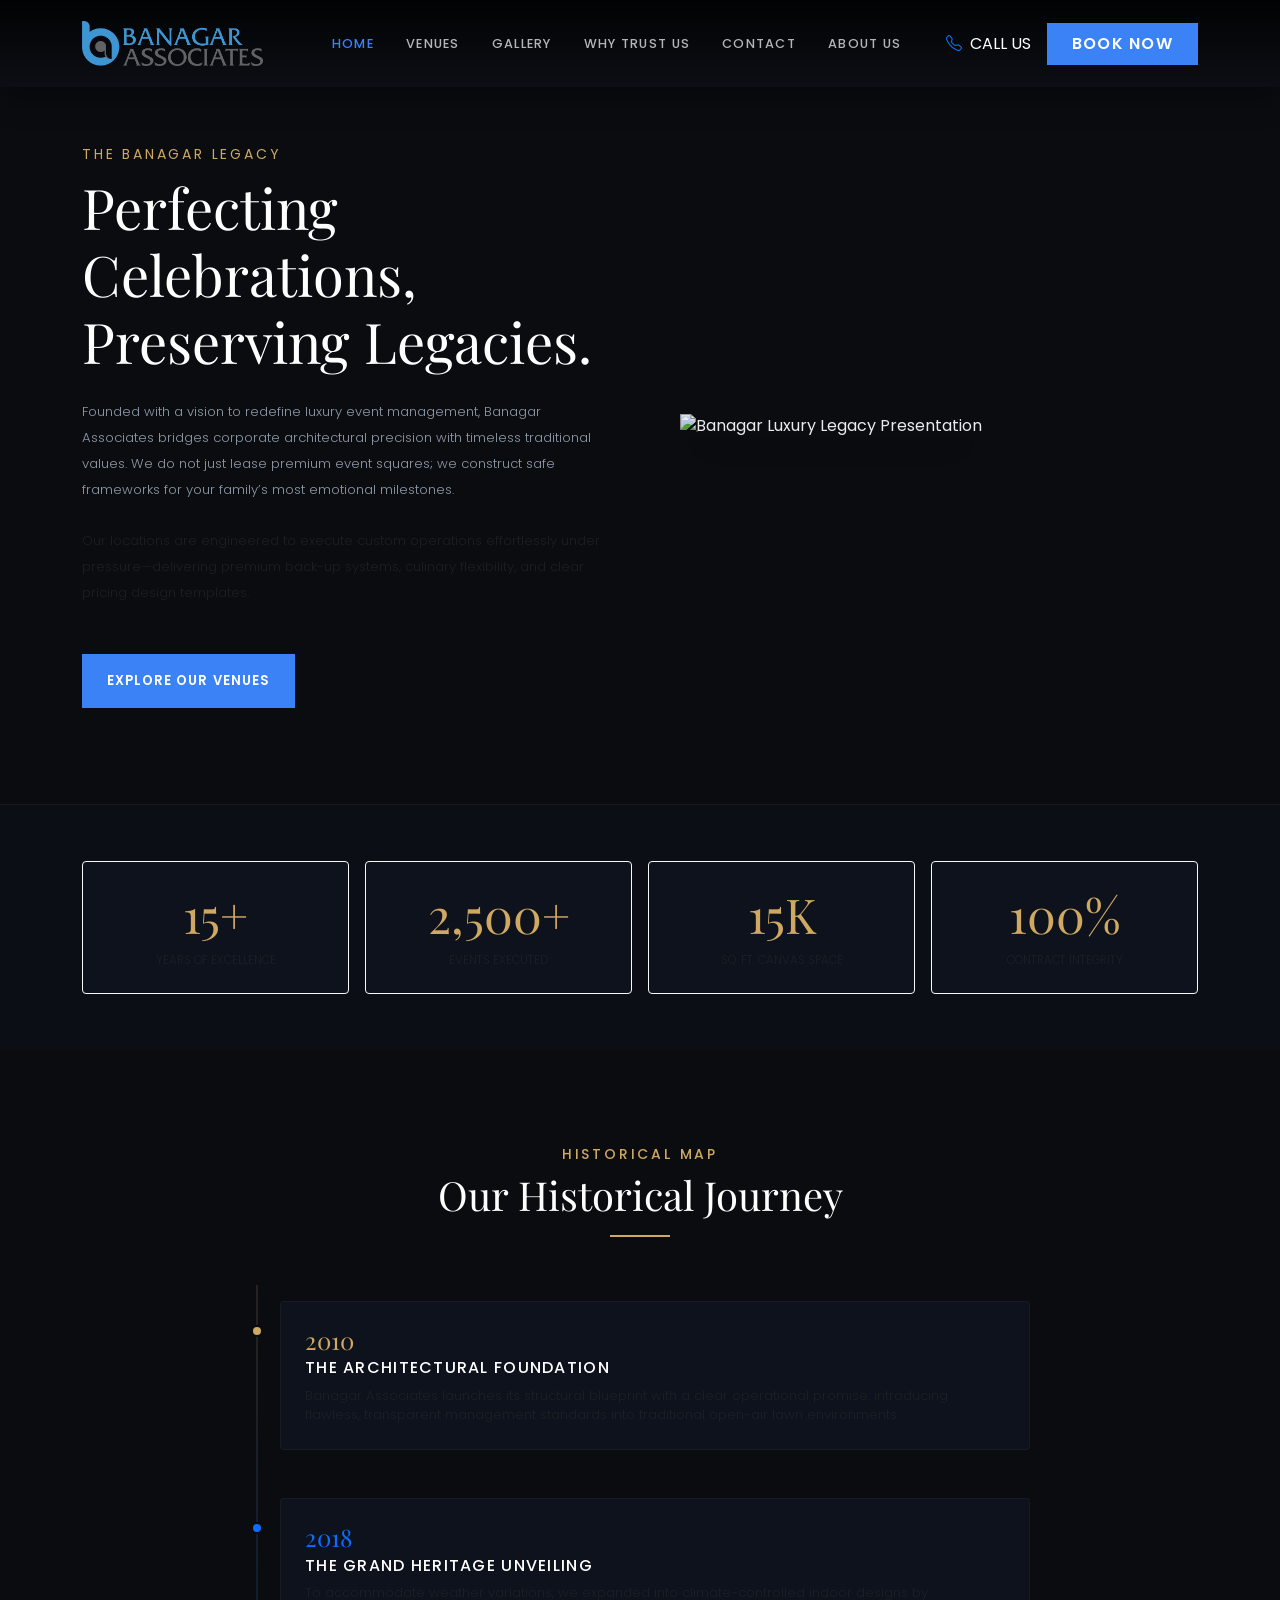
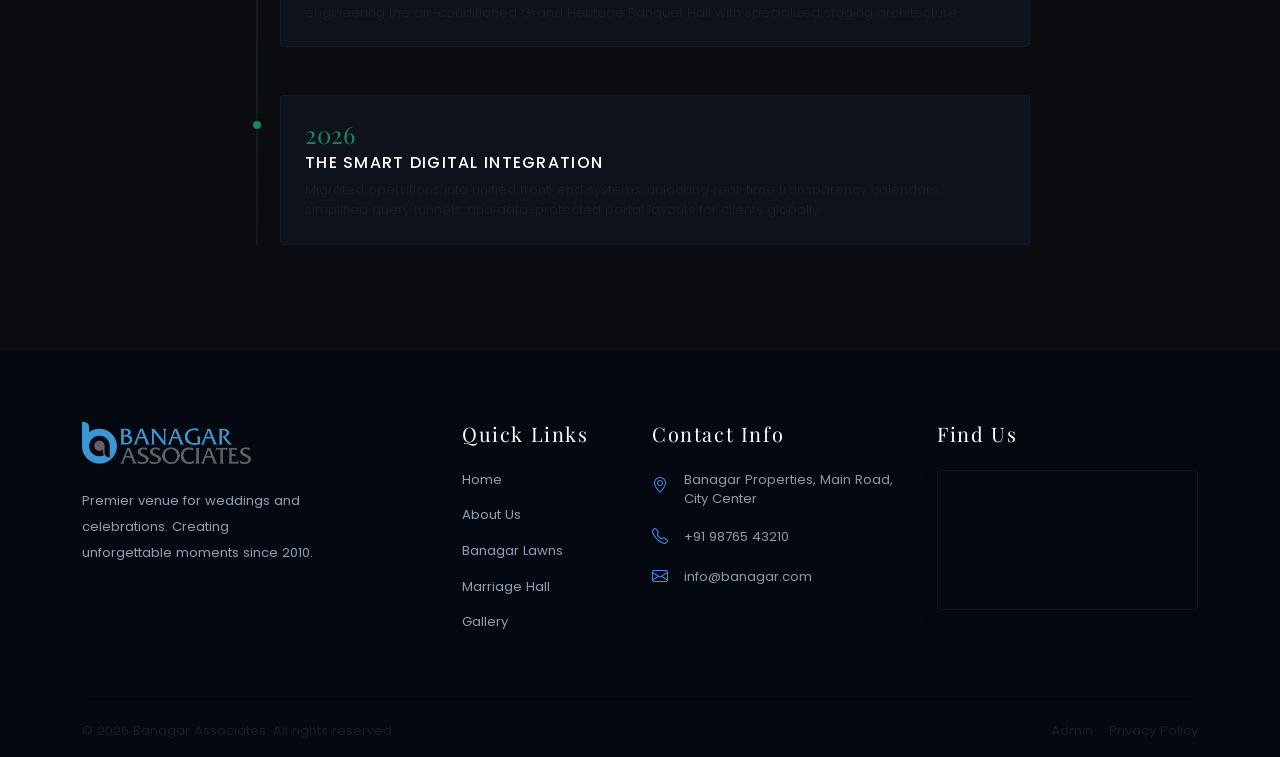
==== frontend/about.html @ a8dbb020 "first push to check preview" ====
<!DOCTYPE html>
<html lang="en">
<head>
    <meta charset="UTF-8">
    <meta name="viewport" content="width=device-width, initial-scale=1.0">
    <title>About Us | Banagar Associates</title>
    
    <link href="https://cdn.jsdelivr.net/npm/bootstrap@5.3.2/dist/css/bootstrap.min.css" rel="stylesheet">
    <link rel="stylesheet" href="https://cdn.jsdelivr.net/npm/bootstrap-icons@1.11.3/font/bootstrap-icons.min.css">
    <link rel="stylesheet" href="https://cdnjs.cloudflare.com/ajax/libs/animate.css/4.1.1/animate.min.css"/>
    <link href="https://fonts.googleapis.com/css2?family=Playfair+Display:ital,wght@0,300;0,400;1,300&family=Poppins:wght@200;300;400;500;600&display=swap" rel="stylesheet">
    <link rel="stylesheet" href="../index.css">
    <style>
        :root {
            --bg-deep-base: #0a0c10;
            --bg-dark-midnight: #0b0e14;
            --bg-card-surface: #131a26;
            --primary-blue: #3b82f6;
            --accent-gold: #cfa861;
            --text-slate-muted: #8e99a8;
        }

        body {
            font-family: 'Poppins', sans-serif;
            background-color: var(--bg-deep-base);
            color: #ffffff;
            overflow-x: hidden;
        }

        /* Typography & Helper Classes */
        .font-serif { font-family: 'Playfair Display', serif; }
        .text-gold { color: var(--accent-gold); }
        .text-light-muted { color: var(--text-slate-muted); }
        .tracking-widest { letter-spacing: 0.2em; }
        .tracking-wide { letter-spacing: 0.08em; }
        .accent-line { width: 60px; height: 2px; background-color: var(--accent-gold); }
        .fs-7 { font-size: 0.82rem !important; }
        .fs-8 { font-size: 0.72rem !important; }
        .max-w-xl { max-width: 600px; }
        .max-w-md { max-width: 780px; }
        .filter-cool { filter: brightness(0.9) contrast(1.05); }

        /* Navigation Bar Structural Adjustments */
        .navbar {
            background-color: #0b0e14 !important;
            box-shadow: 0 10px 30px rgba(0,0,0,0.4);
        }
        .brand-logo-frame { height: 42px; display: flex; align-items: center; }
        .brand-logo-frame img { height: 100%; width: auto; object-fit: contain; }
        .nav-link {
            font-size: 0.8rem;
            font-weight: 500;
            letter-spacing: 0.1em;
            color: rgba(255,255,255,0.7) !important;
            transition: color 0.2s ease;
        }
        .nav-link:hover, .nav-link.active { color: var(--primary-blue) !important; }
        
        /* Active Navbar Route Outline Pill */
        .contact-nav-pill {
            border: 1px solid var(--primary-blue);
            border-radius: 20px;
            color: #ffffff !important;
        }

        /* Section 1: Editorial Hero Layout Adjustments */
        .border-gold-frame {
            border: 1px solid rgba(207, 168, 97, 0.3) !important;
            transform: translate(12px, 12px);
            z-index: 1;
        }

        /* Section 2: Blue-Navy Premium Metrics Panel */
        .bg-midnight-premium { background-color: #0b0e14 !important; }

        .bg-slate-surface {
    background-color: #0d121c !important; /* Matches the solid card tone of the venue cards */
            }

.simple-metric-card {
    border-radius: 4px;
    transition: background-color 0.25s ease, transform 0.25s ease;
}

/* Subtle response on user hover without breaking layout simplicity */
.simple-metric-card:hover {
    background-color: #131a26 !important;
    transform: translateY(-3px);
}

        /* Section 3: Interactive Chronological Timeline Design */
        .timeline-container { position: relative; padding-left: 30px; }
        .timeline-center-spine {
            position: absolute; top: 0; bottom: 0; left: 6px; width: 2px;
            background: linear-gradient(to bottom, var(--accent-gold) 0%, var(--primary-blue) 50%, #198754 100%);
            opacity: 0.15;
        }
        .timeline-dot {
            position: absolute; left: -29px; top: 24px; width: 12px; height: 12px;
            border-radius: 50%; border: 2px solid #0a0c10; z-index: 3;
        }
        .timeline-card {
            border: 1px solid rgba(255, 255, 255, 0.04);
            border-radius: 4px;
            background-color: #0d121c;
            transition: background-color 0.25s ease;
        }
        .timeline-card:hover { background-color: var(--bg-card-surface) !important; }

        /* Layout Footer Framework */
        .footer-section { background-color: #040810 !important; border-top: 1px solid rgba(255, 255, 255, 0.03); }
        .footer-logo { height: 40px; width: auto; object-fit: contain; }
        .footer-links li a { color: #8fa0b5 !important; text-decoration: none; transition: color 0.2s ease; }
        .footer-links li a:hover { color: var(--primary-blue) !important; }
        .footer-map-container { width: 100%; height: 140px; border: 1px solid rgba(255, 255, 255, 0.05); }
        .footer-map-container iframe { filter: grayscale(1) invert(0.92) contrast(1.1) brightness(0.95); }
        .sub-footer-links a { color: #6c757d; text-decoration: none; transition: color 0.2s ease; }
        .sub-footer-links a:hover { color: #ffffff !important; }

        @media (max-width: 991.98px) {
    /* Resets the active link border pill to an elegant side-border on mobile menus */
    .contact-nav-pill {
        border: none !important;
        border-left: 2px solid var(--primary-blue) !important;
        border-radius: 0 !important;
        padding-left: 15px !important;
    }

    /* Prevents the decorative gold frame layout from causing horizontal overflow */
    .border-gold-frame {
        transform: translate(0, 0) !important;
        position: relative !important;
    }
    
    .layout-frame-wrapper {
        padding: 0 !important;
    }
}

/* 2. SMARTPHONES / PORTRAIT MOBILE VIEWS (Max-width: 767.98px) */
@media (max-width: 767.98px) {
    /* Editorial Hero Section Adjustments */
    .display-4 {
        font-size: 2.15rem !important;
        line-height: 1.3 !important;
        text-align: center;
    }

    /* Centers headers and scales paragraphs nicely */
    .py-5 .text-center-sm-fallback {
        text-align: center !important;
    }

    /* Metrics Section: Forces a clean 2x2 grid box presentation */
    .bg-midnight-premium .col-6 {
        padding: 6px !important;
    }

    .simple-metric-card {
        padding: 20px 10px !important;
    }

    .simple-metric-card .display-5 {
        font-size: 1.85rem !important;
    }

    .simple-metric-card .fs-8 {
        font-size: 0.68rem !important;
    }

    /* Chronological Timeline Layout Adjustments */
    .timeline-container {
        padding-left: 20px !important;
    }

    .timeline-center-spine {
        left: 4px !important;
    }

    .timeline-dot {
        left: -21px !important;
        top: 20px !important;
        width: 10px !important;
        height: 10px !important;
    }

    .timeline-card {
        padding: 20px !important;
    }

    .timeline-card .h4 {
        font-size: 1.25rem !important;
    }

    .timeline-card h4.h6 {
        font-size: 0.8rem !important;
        letter-spacing: 0.05em !important;
    }
}

/* 3. EXTRA SMALL DEVICES (Max-width: 375px) */
@media (max-width: 375px) {
    .display-4 {
        font-size: 1.85rem !important;
    }

    .simple-metric-card .display-5 {
        font-size: 1.6rem !important;
    }
}
    </style>
</head>
<body>

    <nav class="navbar navbar-expand-lg navbar-dark fixed-top py-3">
        <div class="container">
            <a class="navbar-brand d-flex align-items-center" href="#home">
                <div class="brand-logo me-2"><img src="../assets/images/logo-01.png" alt="Banagar Associates Logo"></div>
                <div class="brand-text">   
                </div>
            </a>
            <button class="navbar-toggler border-0" type="button" data-bs-toggle="collapse" data-bs-target="#navbarNav">
                <span class="navbar-toggler-icon"></span>
            </button>
            <div class="collapse navbar-collapse" id="navbarNav">
                <ul class="navbar-nav mx-auto mb-2 mb-lg-0 gap-3">
                   <li class="nav-item"><a class="nav-link active" href="../index.html">HOME</a></li>
                    <li class="nav-item"><a class="nav-link" href="../index.html#venues">VENUES</a></li>
                    <li class="nav-item"><a class="nav-link" href="../index.html#gallery">GALLERY</a></li>
                    <li class="nav-item"><a class="nav-link" href="../index.html#trust">WHY TRUST US</a></li>
                    <li class="nav-item"><a class="nav-link" href="../frontend/contact.html">CONTACT</a></li>
                    <li class="nav-item"><a class="nav-link" href="#about.html">ABOUT US</a></li>
                </ul>
                <div class="d-flex align-items-center gap-3">
                    <a href="tel:+911234567890" class="text-white text-decoration-none fs-6 d-none d-xl-inline"><i class="bi bi-telephone text-primary me-2"></i>CALL US</a>
                    <a href="#venues" class="btn btn-primary px-4 py-2 fw-semibold tracking-wide rounded-0">BOOK NOW</a>
                </div>
            </div>
        </div>
    </nav>

    <section class="py-5 mt-5 position-relative">
        <div class="container py-5">
            <div class="row align-items-center g-5">
                <div class="col-lg-6" data-animate="fadeInLeft">
                    <span class="text-gold tracking-widest text-uppercase small d-block mb-2">THE BANAGAR LEGACY</span>
                    <h1 class="display-4 text-white main-heading font-serif fw-light mb-4">Perfecting Celebrations, Preserving Legacies.</h1>
                    <p class="text-light-muted fs-7 fw-light lh-lg mb-4">
                        Founded with a vision to redefine luxury event management, Banagar Associates bridges corporate architectural precision with timeless traditional values. We do not just lease premium event squares; we construct safe frameworks for your family’s most emotional milestones.
                    </p>
                    <p class="text-muted fs-7 fw-light lh-lg mb-5">
                        Our locations are engineered to execute custom operations effortlessly under pressure—delivering premium back-up systems, culinary flexibility, and clear pricing design templates.
                    </p>
                    <a href="./venues.html" class="btn btn-primary px-4 py-3 fw-semibold rounded-0 tracking-wide fs-7">EXPLORE OUR VENUES</a>
                </div>
                <div class="col-lg-6" data-animate="fadeInRight">
                    <div class="position-relative p-3 layout-frame-wrapper">
                        <div class="border-gold-frame position-absolute inset-0 m-1"></div>
                        <img src="https://images.unsplash.com/photo-1511795409834-ef04bbd61622?auto=format&fit=crop&w=800&q=80" alt="Banagar Luxury Legacy Presentation" class="img-fluid position-relative z-2 rounded-0 shadow-lg filter-cool">
                    </div>
                </div>
            </div>
        </div>
    </section>

    <section class="py-5 bg-midnight-premium border-top border-bottom border-secondary border-bottom-0 border-opacity-10">
        <div class="container py-2">
            <div class="row g-3 text-center">
                
                <div class="col-6 col-lg-3" data-animate="fadeInUp">
                    <div class="p-4 bg-slate-surface h-100 simple-metric-card border border-light border-opacity-5">
                        <div class="display-5 font-serif text-gold mb-2 fw-light">15+</div>
                        <span class="fs-8 text-uppercase tracking-wider text-muted fw-light d-block">Years of Excellence</span>
                    </div>
                </div>
                
                <div class="col-6 col-lg-3" data-animate="fadeInUp">
                    <div class="p-4 bg-slate-surface h-100 simple-metric-card border border-light border-opacity-5">
                        <div class="display-5 font-serif text-gold mb-2 fw-light">2,500+</div>
                        <span class="fs-8 text-uppercase tracking-wider text-muted fw-light d-block">Events Executed</span>
                    </div>
                </div>
                
                <div class="col-6 col-lg-3" data-animate="fadeInUp">
                    <div class="p-4 bg-slate-surface h-100 simple-metric-card border border-light border-opacity-5">
                        <div class="display-5 font-serif text-gold mb-2 fw-light">15K</div>
                        <span class="fs-8 text-uppercase tracking-wider text-muted fw-light d-block">Sq. Ft. Canvas Space</span>
                    </div>
                </div>
                
                <div class="col-6 col-lg-3" data-animate="fadeInUp">
                    <div class="p-4 bg-slate-surface h-100 simple-metric-card border border-light border-opacity-5">
                        <div class="display-5 font-serif text-gold mb-2 fw-light">100%</div>
                        <span class="fs-8 text-uppercase tracking-wider text-muted fw-light d-block">Contract Integrity</span>
                    </div>
                </div>

            </div>
        </div>
    </section>

    <section class="py-5 bg-dark-deep">
        <div class="container py-5">
            
            <div class="text-center max-w-xl mx-auto mb-5" data-animate="fadeInDown">
                <h6 class="text-gold tracking-widest text-uppercase small mb-2">HISTORICAL MAP</h6>
                <h2 class="display-6 text-white font-serif fw-light">Our Historical Journey</h2>
                <div class="accent-line mx-auto my-3"></div>
            </div>

            <div class="timeline-container position-relative mx-auto mt-5 pt-3 max-w-md">
                <div class="timeline-center-spine"></div>

                <div class="timeline-row mb-5 position-relative" data-animate="fadeInUp">
                    <div class="timeline-dot bg-gold"></div>
                    <div class="timeline-card p-4">
                        <span class="font-serif text-gold h4 d-block mb-1 fw-light">2010</span>
                        <h4 class="h6 text-white text-uppercase tracking-wide mb-2">The Architectural Foundation</h4>
                        <p class="text-muted fs-7 mb-0 lh-base fw-light">Banagar Associates launches its structural blueprint with a clear operational promise: introducing flawless, transparent management standards into traditional open-air lawn environments.</p>
                    </div>
                </div>

                <div class="timeline-row mb-5 position-relative" data-animate="fadeInUp">
                    <div class="timeline-dot bg-primary"></div>
                    <div class="timeline-card p-4">
                        <span class="font-serif text-primary h4 d-block mb-1 fw-light">2018</span>
                        <h4 class="h6 text-white text-uppercase tracking-wide mb-2">The Grand Heritage Unveiling</h4>
                        <p class="text-muted fs-7 mb-0 lh-base fw-light">To accommodate weather variations, we expanded into climate-controlled indoor designs by engineering the air-conditioned Grand Heritage Banquet Hall with specialized staging architecture.</p>
                    </div>
                </div>

                <div class="timeline-row mb-2 position-relative" data-animate="fadeInUp">
                    <div class="timeline-dot bg-success"></div>
                    <div class="timeline-card p-4">
                        <span class="font-serif text-success h4 d-block mb-1 fw-light">2026</span>
                        <h4 class="h6 text-white text-uppercase tracking-wide mb-2">The Smart Digital Integration</h4>
                        <p class="text-muted fs-7 mb-0 lh-base fw-light">Migrated operations into unified front-end systems, unlocking real-time transparency calendars, simplified query funnels, and data-protected portal layouts for clients globally.</p>
                    </div>
                </div>
            </div>

        </div>
    </section>

    <footer class="footer-section pt-5 pb-3">
        <div class="container pt-4">
            <div class="row g-4 mb-5">
                <div class="col-sm-6 col-lg-3">
                    <div class="footer-brand mb-4">
                        <div class="brand-logo-frame">
                            <img src="../assets/images/logo-01.png" alt="Banagar Associates Logo" class="footer-logo">
                        </div>
                    </div>
                    <p class="text-light-muted fs-7 lh-lg pe-xl-4 footer-desc">
                        Premier venue for weddings and celebrations. Creating unforgettable moments since 2010.
                    </p>
                </div>
                <div class="col-sm-6 col-lg-2 offset-lg-1">
                    <h4 class="h5 text-white font-serif mb-4 fw-normal tracking-wide">Quick Links</h4>
                    <ul class="list-unstyled footer-links d-grid gap-3 fs-7">
                        <li><a href="index.html#home">Home</a></li>
                        <li><a href="about.html">About Us</a></li>
                        <li><a href="index.html#venues">Banagar Lawns</a></li>
                        <li><a href="index.html#venue-catalog">Marriage Hall</a></li>
                        <li><a href="index.html#gallery">Gallery</a></li>
                    </ul>
                </div>
                <div class="col-sm-6 col-lg-3">
                    <h4 class="h5 text-white font-serif mb-4 fw-normal tracking-wide">Contact Info</h4>
                    <ul class="list-unstyled footer-contact-list d-grid gap-3 fs-7 text-light-muted">
                        <li class="d-flex align-items-start gap-3"><i class="bi bi-geo-alt text-primary mt-1"></i><span>Banagar Properties, Main Road,<br>City Center</span></li>
                        <li class="d-flex align-items-center gap-3"><i class="bi bi-telephone text-primary"></i><span>+91 98765 43210</span></li>
                        <li class="d-flex align-items-center gap-3"><i class="bi bi-envelope text-primary"></i><span>info@banagar.com</span></li>
                    </ul>
                </div>
                <div class="col-sm-6 col-lg-3">
                    <h4 class="h5 text-white font-serif mb-4 fw-normal tracking-wide">Find Us</h4>
                    <div class="footer-map-container position-relative overflow-hidden shadow">
                        <iframe src="https://www.google.com/maps/embed?pb=!1m18!1m12!1m3!1d3821.670807!2d73.8474!3d18.5204!2m3!1f0!2f0!3f0!3m2!1i1024!2i768!4f13.1!3m3!1m2!1s0x0%3A0x0!2zMTjCsDMxJzEzLjQiTiA3M8KwNTAnNTAuNiJF!5e0!3m2!1sen!2sin!4v1716300000000!5m2!1sen!2sin" width="100%" height="100%" style="border:0;" allowfullscreen="" loading="lazy"></iframe>
                    </div>
                </div>
            </div>
            <hr class="border-secondary border-opacity-10 my-4">
            <div class="row align-items-center fs-7 text-muted g-3">
                <div class="col-md-6 text-center text-md-start"><p class="mb-0">© 2026 Banagar Associates. All rights reserved.</p></div>
                <div class="col-md-6 text-center text-md-end">
                    <div class="d-flex justify-content-center justify-content-md-end gap-3 sub-footer-links">
                        <a href="#" class="text-muted text-decoration-none">Admin</a>
                        <a href="#" class="text-muted text-decoration-none">Privacy Policy</a>
                    </div>
                </div>
            </div>
        </div>
    </footer>

    <script src="https://cdn.jsdelivr.net/npm/bootstrap@5.3.2/dist/js/bootstrap.bundle.min.js"></script>
    
    <script>
        document.addEventListener("DOMContentLoaded", function () {
            const lazyObserver = new IntersectionObserver((elements) => {
                elements.forEach(node => {
                    if(node.isIntersecting) {
                        node.target.classList.add('animate__animated', node.target.dataset.animate);
                        lazyObserver.unobserve(node.target);
                    }
                });
            }, { threshold: 0.05 });
            document.querySelectorAll('[data-animate]').forEach(el => lazyObserver.observe(el));
        });
    </script>
</body>
</html>
---- index.css ----
/* Custom Utility and Core Definitions */
:root {
    --bg-deep-base: #0a0c10;
    --bg-card-surface: #12161f;
    --bg-mid-gray: #161b26;
    --primary-blue: #448eea;
    --accent-gold: #cfa861;
    --text-muted-light: #b3bac7;
}

body {
    font-family: 'Poppins', sans-serif;
    background-color: var(--bg-deep-base);
    color: #ffffff;
    overflow-x: hidden;
}

/* Typography Overrides */
.font-serif {
    font-family: 'Playfair Display', serif;
}
.text-gold {
    color: var(--accent-gold);
}
.text-light-muted {
    color: var(--text-muted-light);
}
.tracking-widest { letter-spacing: 0.2em; }
.tracking-wide { letter-spacing: 0.08em; }
.text-spacing { font-size: 0.65rem !important; }

/* Custom Colors & Sections */
.bg-dark-deep { background-color: var(--bg-deep-base); }
.bg-dark-mid { background-color: var(--bg-mid-gray); }
.bg-dark-card { background-color: var(--bg-card-surface); }
.bg-dark-solid { background-color: #0b0e14 !important; }
.btn-primary {
    background-color: var(--primary-blue);
    border-color: var(--primary-blue);
}
.btn-primary:hover {
    background-color: #2f79d4;
    border-color: #2f79d4;
}
.btn-outline-primary {
    color: var(--primary-blue);
    border-color: var(--primary-blue);
}
.bg-gold { background-color: var(--accent-gold); color: #000; }

/* Navbar Custom Styling */
.navbar {
    transition: all 0.4s cubic-bezier(0.16, 1, 0.3, 1);
    background: linear-gradient(to bottom, rgba(0, 0, 0, 0.85) 0%, rgba(0, 0, 0, 0) 100%);
    backdrop-filter: blur(15px);
}

.brand-logo {
    height: 45px; 
    display: flex;
    align-items: center;
    justify-content: center;
    overflow: hidden;
}
.brand-logo img {
    height: 100%;       
    width: auto;        
    object-fit: contain; 
    transition: transform 0.3s ease; 
}

.navbar-brand:hover .brand-logo img {
    transform: scale(1.0);
}

/* Ensure your text layout plays nice next to the logo image container */
.brand-text {
    display: flex;
    flex-direction: column;
    justify-content: center;
}
.nav-link {
    font-size: 0.8rem;
    font-weight: 500;
    letter-spacing: 0.1em;
    color: rgba(255,255,255,0.7) !important;
}
.nav-link.active, .nav-link:hover {
    color: var(--primary-blue) !important;
}

/* Hero Section */
.hero-section {
    min-height: 105vh;
    background: url("./assets/images/home.png") no-repeat center center/cover;
}
.hero-overlay {
    position: absolute;
    top: 0; left: 0; right: 0; bottom: 0;
    background: linear-gradient(to right, rgba(96, 97, 97, 0.92) 30%, rgba(92, 96, 104, 0.4) 100%);
}
.main-heading {
    font-family: 'Playfair Display', serif;
    font-weight: 300;
}

/* Centered Radial/Linear Vignette for a premium focal point */
.hero-overlay-center {
    position: absolute;
    top: 0; left: 0; right: 0; bottom: 0;
    background: radial-gradient(circle, rgba(27, 32, 42, 0.6) 0%, rgba(31, 38, 50, 0.95) 100%);
    z-index: 1;
}

/* Helper to clean width behavior for long text boxes when centered */
.max-w-md {
    max-width: 680px;
}

/* #venues{
    background: url("./assets/images/sec2.jpeg") no-repeat center center/cover;
} */

.btn-filter {   
    background-color: transparent;
    color: var(--text-muted-light);
    border: 1px solid rgba(255, 255, 255, 0.1);
    font-size: 0.75rem;
    font-weight: 500;
    letter-spacing: 0.1em;
    border-radius: 0;
    transition: all 0.3s ease;
}

.btn-filter:hover {
    color: #ffffff;
    border-color: rgba(255, 255, 255, 0.4);
}

/* Selected state highlight styling */
.btn-filter.active-filter {
    color: #ffffff !important;
    background-color: transparent !important;
    border-color: var(--primary-blue) !important;
    box-shadow: 0 4px 12px rgba(68, 142, 234, 0.15);
}

/* Quick utility for vanilla filter transition speeds */
.venue-portfolio-item {
    transition: all 0.4s ease-in-out;
    opacity: 1;
    transform: scale(1);
}

.venue-portfolio-item.hidden-item {
    opacity: 0 !important;
    transform: scale(0.8) !important;
    width: 0 !important;
    height: 0 !important;
    padding: 0 !important;
    margin: 0 !important;
    overflow: hidden !important;
    border: none !important;
}
/* Card and Content Decorations */
.accent-line {
    width: 60px;
    height: 2px;
    background-color: var(--accent-gold);
}
.venue-card {
    transition: transform 0.3s ease, box-shadow 0.3s ease;
}
.venue-card:hover {
    transform: translateY(-8px);
    box-shadow: 0 15px 30px rgba(0,0,0,0.5);
}
.venue-img {
    height: 240px;
    object-fit: cover;
    transition: transform 0.5s ease;
}
.venue-card:hover .venue-img {
    transform: scale(1.05);
}

.btn-show-more {
    background-color: #12161f;
    color: #ffffff;
    border: 1px solid rgba(255, 255, 255, 0.08);
    border-radius: 0;
    font-size: 0.8rem;
    font-weight: 500;
    letter-spacing: 0.15em;
    transition: all 0.3s cubic-bezier(0.16, 1, 0.3, 1);
    box-shadow: 0 10px 30px rgba(0, 0, 0, 0.5);
}

.btn-show-more:hover {
    color: var(--accent-gold);
    border-color: var(--accent-gold);
    background-color: #171e2a;
    box-shadow: 0 15px 35px rgba(207, 168, 97, 0.1);
}

/* Micro-animation transition for the Chevron arrow icon */
.arrow-toggle {
    display: inline-block;
    transition: transform 0.4s cubic-bezier(0.16, 1, 0.3, 1);
}

/* Rotate icon 180 degrees when expanded */
.btn-show-more[aria-expanded="true"] .arrow-toggle {
    transform: rotate(180deg);
}
/* Frame Layout Decorator */
.border-gold-frame {
    border-color: rgba(207, 168, 97, 0.3) !important;
    transform: translate(12px, 12px);
    z-index: 1;
}

 /* why trust us */

 .bg-midnight-premium {
    background-color: #0b0e14 !important; /* Midnight black border split */
}

/* Luxury Card Blocks using rich corporate navy-sapphire tones */
.service-card {
    background-color: #131a26 !important; /* Solid high-contrast block color */
    border: 1px solid rgba(255, 255, 255, 0.05);
    border-radius: 4px; /* Crisp minimal edge rounding */
    transition: all 0.3s ease;
}

/* Card Icon Box Sizing */
.service-icon-box {
    font-size: 1.5rem;
    display: block;
    line-height: 1;
}

/* Subtle, clean micro-interaction when a client hovers over the blocks */
.service-card:hover {
    background-color: #1a2333 !important; /* Brightens up into an elegant slate-blue */
    border-color: rgba(207, 168, 97, 0.25); /* Accents the active boundary with a subtle gold frame */
    transform: translateY(-4px); /* Minor crisp lifting movement */
    box-shadow: 0 10px 25px rgba(0, 0, 0, 0.35);
}

/* Custom fine typography line spacing for compact grids */
.service-card p {
    color: #a4abb8 !important; /* Soft platinum grey for clean text reading contrast */
    font-size: 0.8rem !important;
}

.service-card h3 {
    letter-spacing: 0.02em;
}

/* gallery section */

.btn-gallery-filter {
    background-color: transparent;
    color: var(--text-muted-light);
    border: 1px solid rgba(255, 255, 255, 0.08);
    font-size: 0.75rem;
    font-weight: 500;
    letter-spacing: 0.08em;
    border-radius: 0;
    transition: all 0.25s ease;
}

.btn-gallery-filter:hover {
    color: #ffffff;
    border-color: rgba(255, 255, 255, 0.3);
}

.btn-gallery-filter.active-g-filter {
    color: #ffffff !important;
    border-color: var(--accent-gold) !important;
    background-color: rgba(207, 168, 97, 0.05) !important;
}

/* Compact Media Envelopes */
.gallery-mini-card {
    height: 220px; /* Reduced box height down to fit cleanly into smaller layouts */
    cursor: pointer;
    background-color: #11151d;
    border: 1px solid rgba(255, 255, 255, 0.04);
}

.gallery-asset {
    width: 100%;
    height: 100%;
    object-fit: cover;
    transition: transform 0.5s cubic-bezier(0.16, 1, 0.3, 1);
}

/* Elegant Text-fade Overlay on Hover */
.gallery-asset-overlay {
    position: absolute;
    top: 0; left: 0; right: 0; bottom: 0;
    background: linear-gradient(to top, rgba(10, 12, 16, 0.95) 0%, rgba(10, 12, 16, 0.3) 100%);
    opacity: 0.85; /* Text data handles are visible by default for clear UX */
    transition: all 0.3s ease;
}

/* Interactive Hover Feedback Mechanics */
.gallery-mini-card:hover .gallery-asset {
    transform: scale(1.06);
}

.gallery-mini-card:hover .gallery-asset-overlay {
    opacity: 1;
    background: linear-gradient(to top, rgba(10, 12, 16, 0.98) 0%, rgba(10, 12, 16, 0.1) 100%);
}

/* Simple vanilla filter node toggle styles */
.gallery-matrix-item {
    transition: all 0.35s cubic-bezier(0.16, 1, 0.3, 1);
}

.gallery-matrix-item.hide-asset {
    opacity: 0 !important;
    transform: scale(0.85) !important;
    width: 0 !important;
    height: 0 !important;
    padding: 0 !important;
    margin: 0 !important;
    overflow: hidden !important;
}

/* footer section */
.footer-section {
    background-color: #040810 !important; /* Pitch base deep slate black matching layout image */
    border-top: 1px solid rgba(255, 255, 255, 0.03);
}

/* Logo Sizing limit limits */
.footer-logo {
    height: 42px;
    width: auto;
    object-fit: contain;
}

.footer-desc {
    color: #8fa0b5 !important;
    font-size: 0.8rem !important;
}

/* Nav links styling */
.footer-links li a {
    color: #8fa0b5 !important;
    text-decoration: none;
    transition: color 0.2s ease;
}

.footer-links li a:hover {
    color: var(--primary-blue) !important;
}

/* Align links text decoration behaviors */
.footer-contact-list li i {
    font-size: 1rem;
    color: #448eea !important; /* Forces standard primary icon color from image token */
}

.footer-contact-list a {
    transition: color 0.2s ease;
}

.footer-contact-list a:hover {
    color: #ffffff !important;
}

/* Map Frame Structural Proportions */
.footer-map-container {
    width: 100%;
    height: 150px; /* Precise height ratio matching snapshot window */
    border-radius: 2px;
    border: 1px solid rgba(255, 255, 255, 0.05);
}

/* Apply professional dark/cool filter layout tone on google map iframe */
.footer-map-container iframe {
    filter: grayscale(1) invert(0.92) contrast(1.1) brightness(0.95);
    opacity: 0.85;
    transition: opacity 0.3s ease;
}

.footer-map-container:hover iframe {
    opacity: 1;
    filter: grayscale(0.2) invert(0.92) contrast(1); /* Smoothly returns minor color elements on view focus */
}

/* Sub-Footer layout styling rules */
.sub-footer-links a {
    transition: color 0.2s ease;
}

.sub-footer-links a:hover {
    color: #ffffff !important;
}

/* Clear vertical constraints */
.fs-7 { font-size: 0.82rem !important; }
.fs-8 { font-size: 0.72rem !important; }


/* ==========================================================================
   MOBILE & TABLET RESPONSIVE MEDIA QUERIES (BREAKPOINTS)
   ========================================================================== */

/* 1. TABLETS & SMALL DESKTOPS (Max-width: 991.98px) */
@media (max-width: 991.98px) {
    .navbar {
        background-color: #0b0e14 !important; /* Force solid dark background when menus collapse */
        padding-top: 12px !important;
        padding-bottom: 12px !important;
    }

    .hero-section {
        min-height: 90vh; /* Prevents oversized vertical spaces on medium devices */
    }

    /* Adjusts Section Headers for better mobile balance */
    .display-5 {
        font-size: 2.25rem !important;
    }

    .display-6 {
        font-size: 1.85rem !important;
    }

    /* Prevent text elements from breaking screen containment bounds */
    .border-gold-frame {
        transform: translate(0, 0) !important; /* Resets decorative shifts to keep alignments clean */
    }
}

/* 2. SMARTPHONES / PORTRAIT MOBILE VIEWS (Max-width: 767.98px) */
@media (max-width: 767.98px) {
    
    /* Global Section Padding Reduction to maximize reading surface area */
    .py-5 {
        padding-top: 2.5rem !important;
        padding-bottom: 2.5rem !important;
    }
    
    .container, .container-fluid {
        padding-left: 20px !important;
        padding-right: 20px !important;
    }

    /* Hero Typography Scaling Controls */
    .hero-section {
        min-height: 85vh;
    }

    .display-3 {
        font-size: 2.15rem !important;
        line-height: 1.3 !important;
    }

    .hero-section p.lead {
        font-size: 0.9rem !important;
        line-height: 1.6 !important;
    }

    /* Force button lists to stack beautifully on top of each other instead of clipping */
    .hero-section .d-flex {
        flex-direction: column !important;
        width: 100%;
        max-width: 320px;
        margin-left: auto;
        margin-right: auto;
        gap: 12px !important;
    }

    .hero-section .btn {
        width: 100% !important;
        padding-top: 14px !important;
        padding-bottom: 14px !important;
    }

    /* Horizontal Category Button Controls Filter bar wrap configuration */
    #venue-filter-controls, 
    #gallery-filter-controls {
        gap: 6px !important;
        justify-content: flex-start !important; /* Allows natural thumb swipe-scrolling if needed */
        overflow-x: auto;
        white-space: nowrap;
        padding-bottom: 10px;
        -webkit-overflow-scrolling: touch;
    }

    .btn-filter, .btn-gallery-filter {
        padding: 8px 16px !important;
        font-size: 0.7rem !important;
    }

    /* Venue Cards Optimization */
    .venue-img {
        height: 200px; /* Trims aspect frame height down on small devices */
    }

    .premium-venue-card h3, .venue-card h3 {
        font-size: 1.35rem !important;
    }

    /* Icons Metrics Row spacing compression */
    .meta-metrics-row {
        gap: 15px !important;
    }

    /* Why Trust Us / Services Module modifications */
    .service-card {
        padding: 24px !important; /* Compresses internal empty cushion gaps */
    }

    .service-card h3 {
        font-size: 1.15rem !important;
    }

    /* Media Gallery Envelopes adjustments */
    .gallery-mini-card {
        height: 180px; /* Slimmer layout to view blocks comfortably in single streams */
    }

    /* Footer structure alignment shift */
    .footer-section {
        text-align: center;
    }

    .footer-brand, .footer-section h4 {
        margin-bottom: 20px !important;
        justify-content: center;
    }

    .footer-contact-list li {
        justify-content: center;
        text-align: center;
    }

    .footer-contact-list li i {
        margin-top: 0 !important; /* Re-aligns geometry icons */
    }

    .footer-map-container {
        height: 180px; /* Expands spatial visibility box for easier map touch tracking */
        margin-top: 15px;
    }

    /* Bottom Credits sub-footer items alignment configuration */
    .sub-footer-links {
        justify-content: center !important;
        margin-top: 10px;
        gap: 15px !important;
    }
}

/* 3. EXTRA SMALL SMARTPHONES / MINI DEVICES (Max-width: 375px) */
@media (max-width: 375px) {
    .display-3 {
        font-size: 1.85rem !important;
    }
    
    .meta-metrics-row {
        flex-direction: column !important;
        align-items: flex-start !important;
        gap: 8px !important;
    }
}
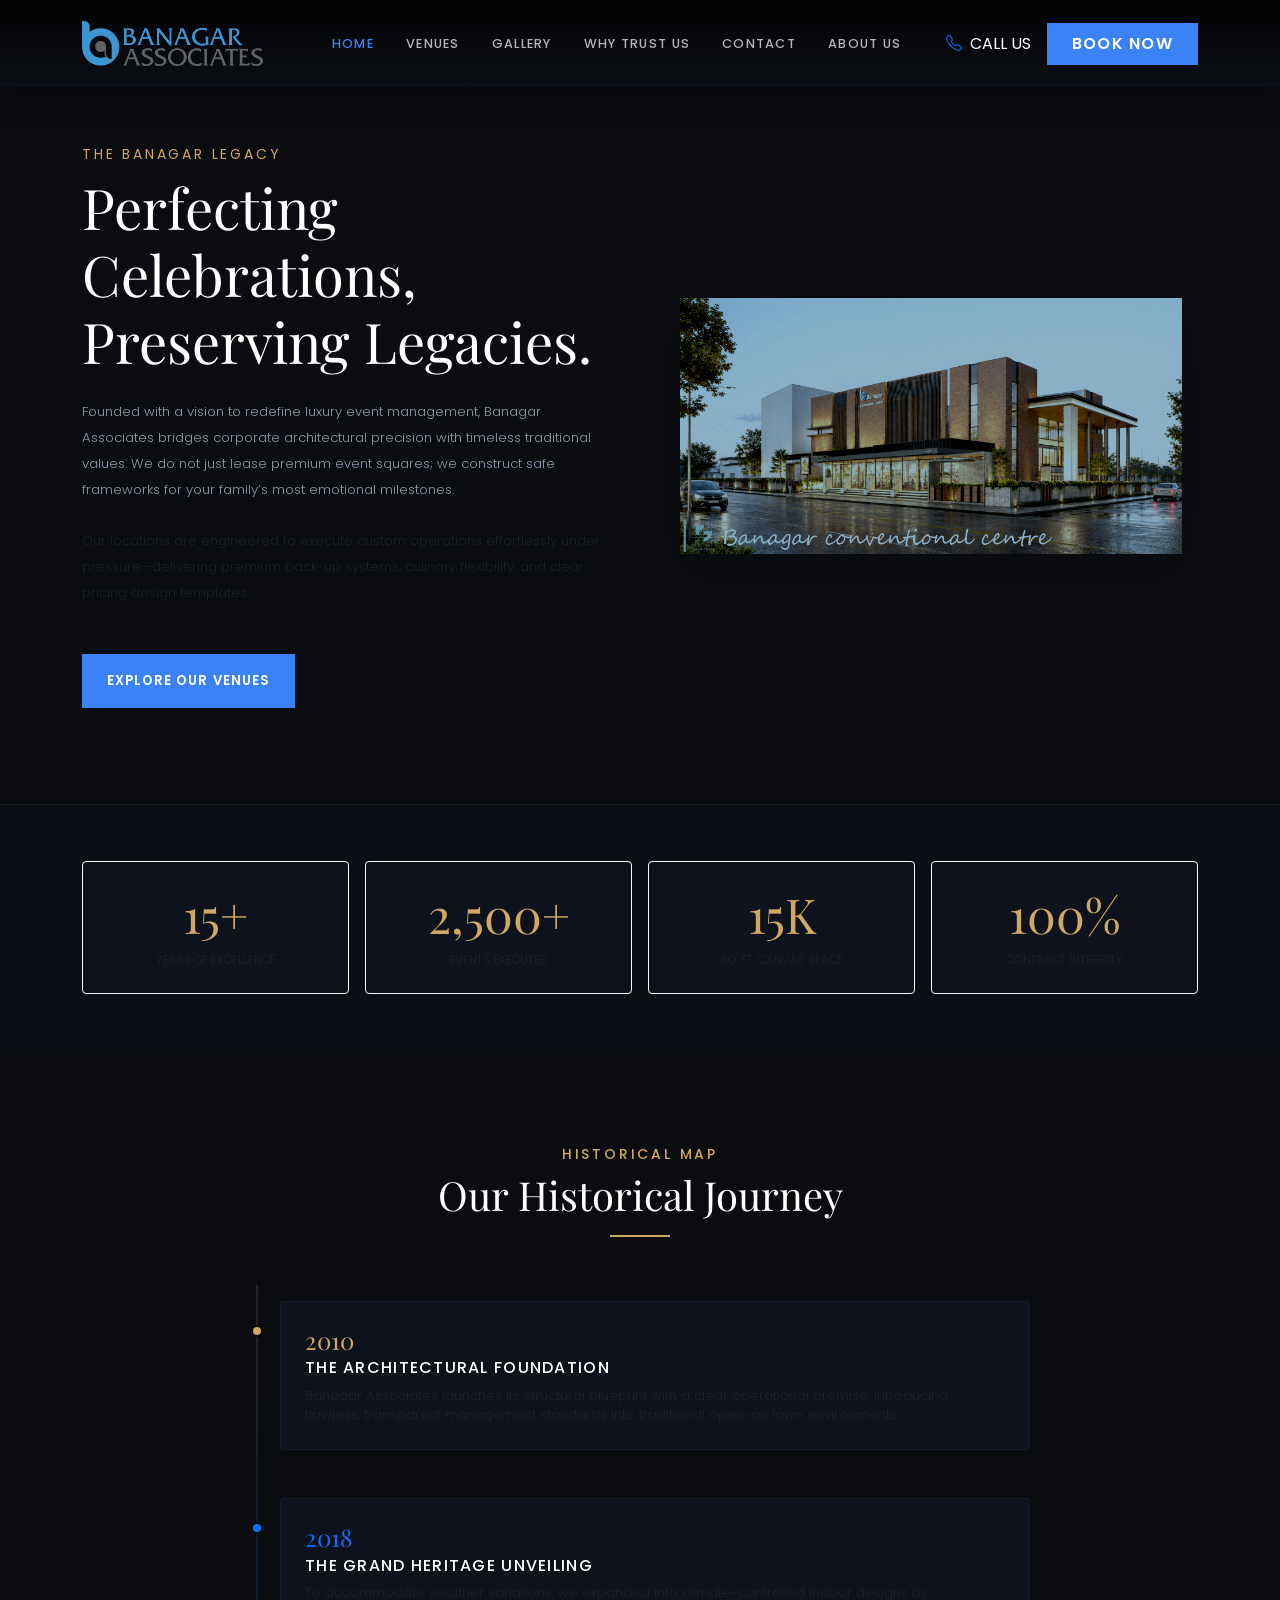
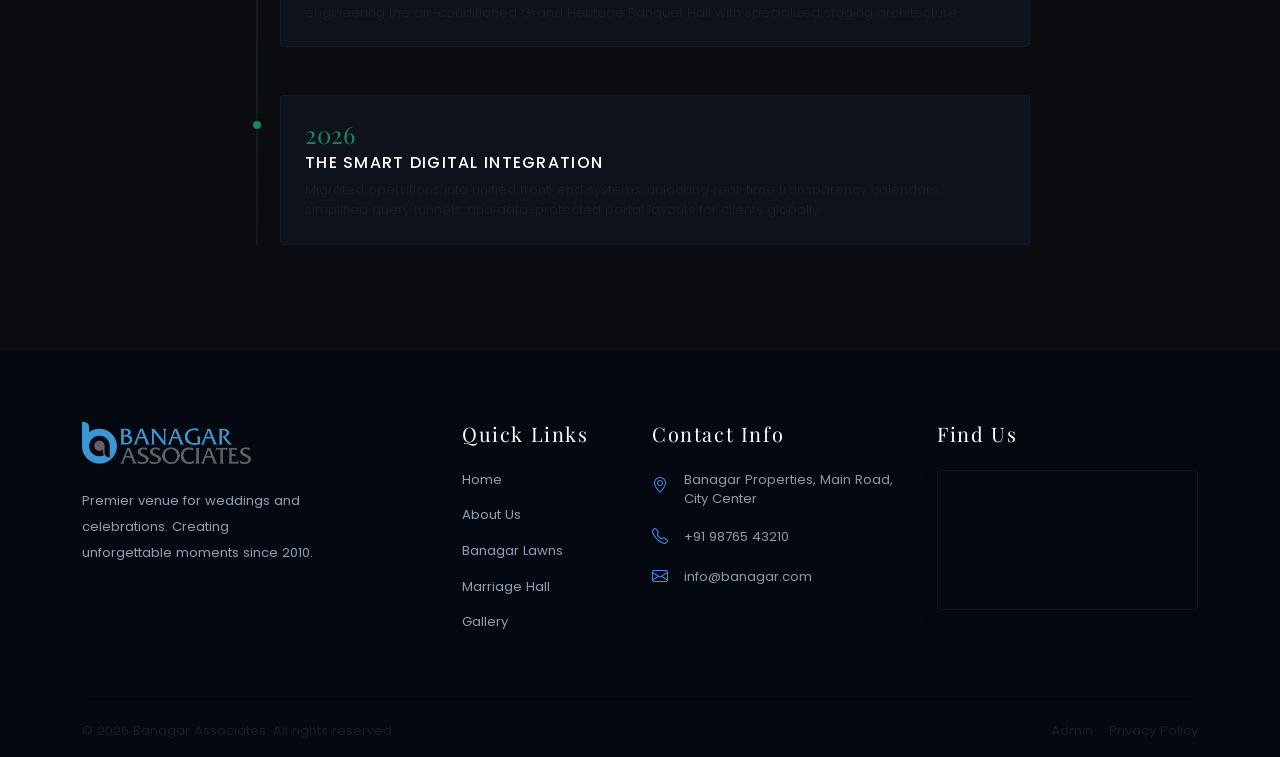
==== commit 97691471: "2nd day development with admin panel" ====
--- a/frontend/about.html
+++ b/frontend/about.html
@@ -256,7 +256,7 @@
                 <div class="col-lg-6" data-animate="fadeInRight">
                     <div class="position-relative p-3 layout-frame-wrapper">
                         <div class="border-gold-frame position-absolute inset-0 m-1"></div>
-                        <img src="https://images.unsplash.com/photo-1511795409834-ef04bbd61622?auto=format&fit=crop&w=800&q=80" alt="Banagar Luxury Legacy Presentation" class="img-fluid position-relative z-2 rounded-0 shadow-lg filter-cool">
+                        <img src="../assets/images/abt.png" alt="Banagar Luxury Legacy Presentation" class="img-fluid position-relative z-2 rounded-0 shadow-lg filter-cool">
                     </div>
                 </div>
             </div>
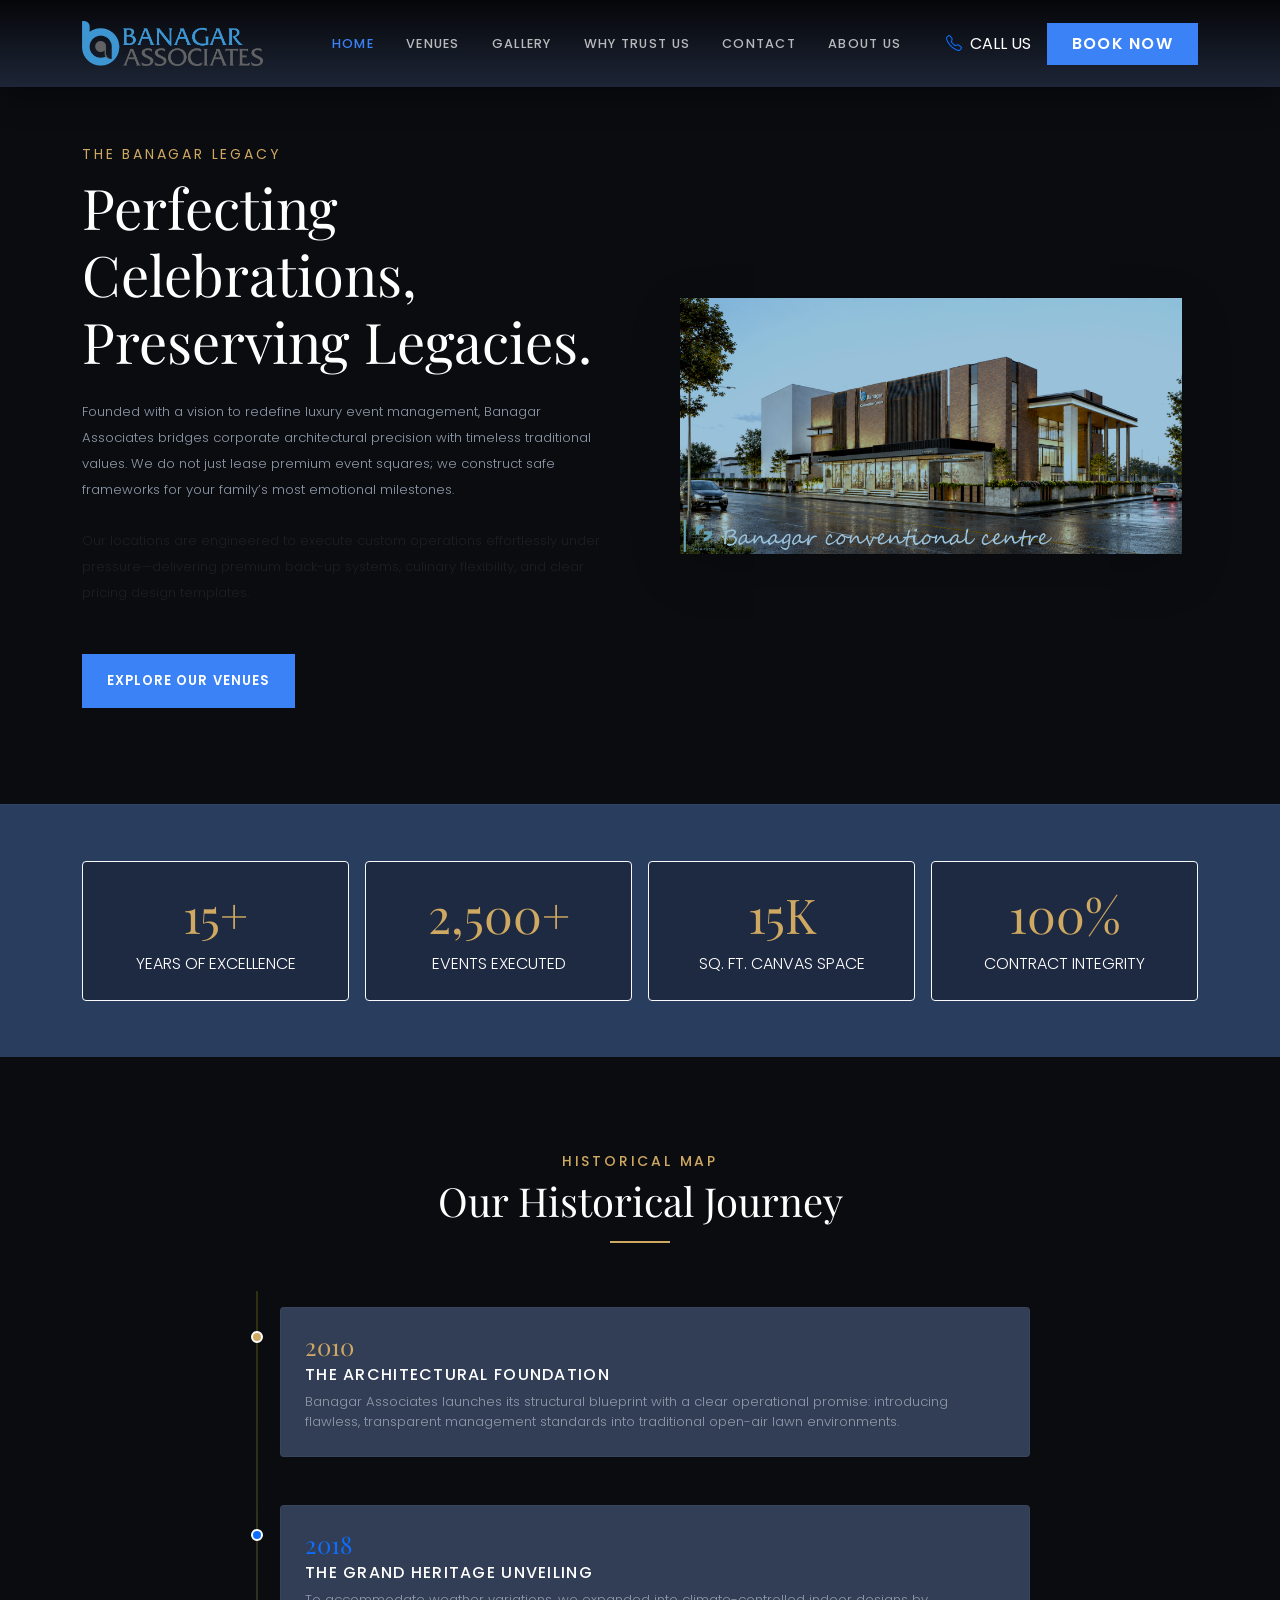
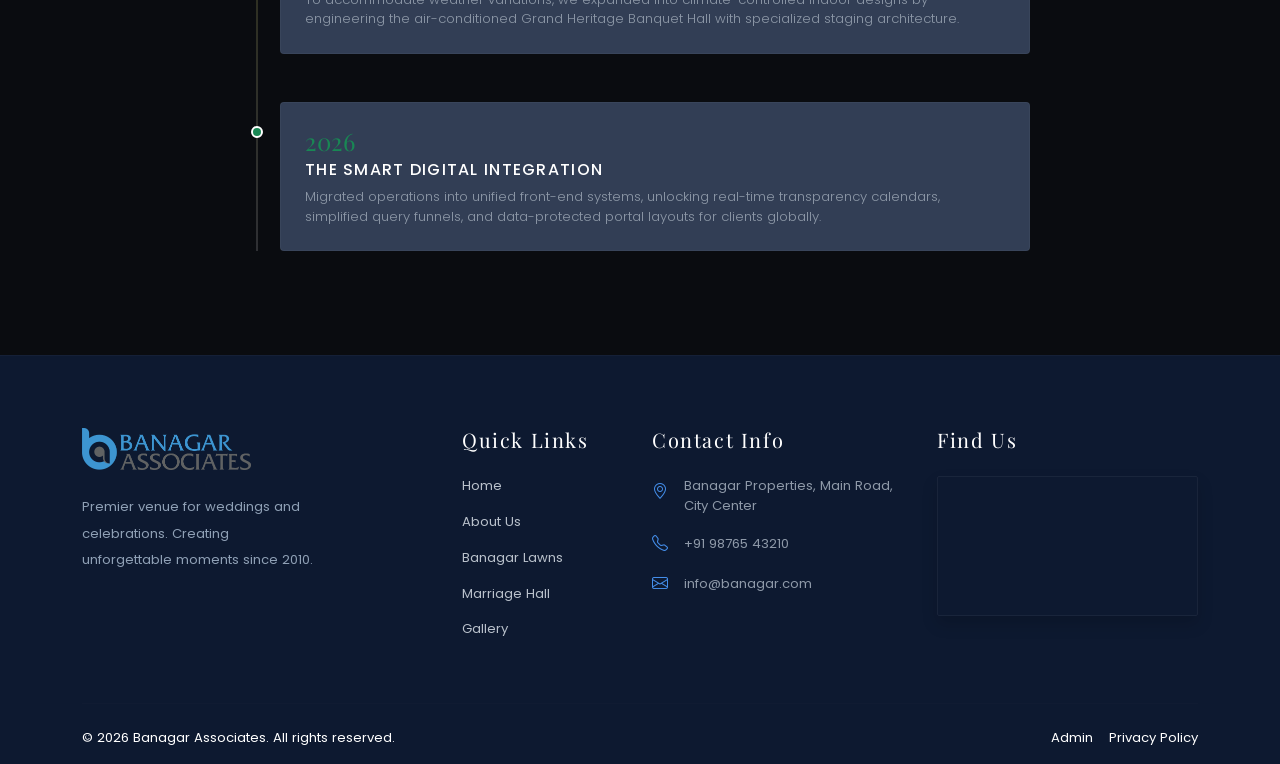
==== commit 05e503ea: "3rd day development - of changing statics images and text into real ones" ====
--- a/frontend/about.html
+++ b/frontend/about.html
@@ -42,11 +42,18 @@
 
         /* Navigation Bar Structural Adjustments */
         .navbar {
-            background-color: #0b0e14 !important;
+            background-color: #1d2536 !important;
             box-shadow: 0 10px 30px rgba(0,0,0,0.4);
         }
-        .brand-logo-frame { height: 42px; display: flex; align-items: center; }
-        .brand-logo-frame img { height: 100%; width: auto; object-fit: contain; }
+        .brand-logo-frame { height: 42px; 
+            display: flex; 
+            align-items: center; 
+        }
+        .brand-logo-frame img { 
+            height: 100%; 
+            width: auto; 
+            object-fit: contain; 
+        }
         .nav-link {
             font-size: 0.8rem;
             font-weight: 500;
@@ -65,56 +72,83 @@
 
         /* Section 1: Editorial Hero Layout Adjustments */
         .border-gold-frame {
-            border: 1px solid rgba(207, 168, 97, 0.3) !important;
+            border: 1px solid rgba(228, 217, 197, 0.3) !important;
             transform: translate(12px, 12px);
             z-index: 1;
         }
 
         /* Section 2: Blue-Navy Premium Metrics Panel */
-        .bg-midnight-premium { background-color: #0b0e14 !important; }
+        .bg-midnight-premium { background-color: #293d5f !important; }
 
         .bg-slate-surface {
-    background-color: #0d121c !important; /* Matches the solid card tone of the venue cards */
+            background-color: #1e2a42 !important; /* Matches the solid card tone of the venue cards */
             }
 
-.simple-metric-card {
-    border-radius: 4px;
-    transition: background-color 0.25s ease, transform 0.25s ease;
-}
+        .simple-metric-card {
+            border-radius: 4px;
+            transition: background-color 0.25s ease, transform 0.25s ease;
+            }
 
 /* Subtle response on user hover without breaking layout simplicity */
-.simple-metric-card:hover {
-    background-color: #131a26 !important;
-    transform: translateY(-3px);
-}
+        .simple-metric-card:hover {
+            background-color: #131a26 !important;
+            transform: translateY(-3px);
+            }
 
         /* Section 3: Interactive Chronological Timeline Design */
-        .timeline-container { position: relative; padding-left: 30px; }
+        .timeline-container { position: relative; 
+            padding-left: 30px; 
+        }
         .timeline-center-spine {
-            position: absolute; top: 0; bottom: 0; left: 6px; width: 2px;
-            background: linear-gradient(to bottom, var(--accent-gold) 0%, var(--primary-blue) 50%, #198754 100%);
+            position: absolute; 
+            top: 0; 
+            bottom: 0; 
+            left: 6px; 
+            width: 2px;
+            background: linear-gradient(to bottom,yellow 0%,  50%, #ffffff 100%);
             opacity: 0.15;
         }
+
         .timeline-dot {
-            position: absolute; left: -29px; top: 24px; width: 12px; height: 12px;
-            border-radius: 50%; border: 2px solid #0a0c10; z-index: 3;
+            position: absolute; 
+            left: -29px; 
+            top: 24px; 
+            width: 12px; 
+            height: 12px;
+            border-radius: 50%; 
+            border: 2px solid #ffffff; 
+            z-index: 1;
         }
         .timeline-card {
-            border: 1px solid rgba(255, 255, 255, 0.04);
+            border: 1px solid rgba(223, 211, 211, 0.04);
             border-radius: 4px;
-            background-color: #0d121c;
+            background-color: #323e55;
             transition: background-color 0.25s ease;
         }
-        .timeline-card:hover { background-color: var(--bg-card-surface) !important; }
+        .timeline-card:hover { background-color: #1e2a42 !important; }
 
         /* Layout Footer Framework */
-        .footer-section { background-color: #040810 !important; border-top: 1px solid rgba(255, 255, 255, 0.03); }
-        .footer-logo { height: 40px; width: auto; object-fit: contain; }
-        .footer-links li a { color: #8fa0b5 !important; text-decoration: none; transition: color 0.2s ease; }
+        .footer-section { background-color: #0d1930 !important; 
+            border-top: 1px solid rgba(255, 255, 255, 0.03); 
+        }
+        .footer-logo { height: 40px; 
+            width: auto; 
+            object-fit: contain; 
+        }
+        .footer-links li a { color: #b9c1cb !important; 
+            text-decoration: none; 
+            transition: color 0.2s ease; 
+        }
         .footer-links li a:hover { color: var(--primary-blue) !important; }
-        .footer-map-container { width: 100%; height: 140px; border: 1px solid rgba(255, 255, 255, 0.05); }
+        .footer-map-container { width: 100%; 
+            height: 140px; 
+            border: 1px solid rgba(255, 255, 255, 0.05); 
+        }
         .footer-map-container iframe { filter: grayscale(1) invert(0.92) contrast(1.1) brightness(0.95); }
-        .sub-footer-links a { color: #6c757d; text-decoration: none; transition: color 0.2s ease; }
+        .sub-footer-links a { color: #a5abb0; 
+            text-decoration: none; 
+            transition: color 0.2s ease; 
+        }
         .sub-footer-links a:hover { color: #ffffff !important; }
 
         @media (max-width: 991.98px) {
@@ -229,11 +263,11 @@
                     <li class="nav-item"><a class="nav-link" href="../index.html#gallery">GALLERY</a></li>
                     <li class="nav-item"><a class="nav-link" href="../index.html#trust">WHY TRUST US</a></li>
                     <li class="nav-item"><a class="nav-link" href="../frontend/contact.html">CONTACT</a></li>
-                    <li class="nav-item"><a class="nav-link" href="#about.html">ABOUT US</a></li>
+                    <li class="nav-item"><a class="nav-link" href="../frontend/about.html">ABOUT US</a></li>
                 </ul>
                 <div class="d-flex align-items-center gap-3">
                     <a href="tel:+911234567890" class="text-white text-decoration-none fs-6 d-none d-xl-inline"><i class="bi bi-telephone text-primary me-2"></i>CALL US</a>
-                    <a href="#venues" class="btn btn-primary px-4 py-2 fw-semibold tracking-wide rounded-0">BOOK NOW</a>
+                    <a href="../frontend/booking.html" class="btn btn-primary px-4 py-2 fw-semibold tracking-wide rounded-0">BOOK NOW</a>
                 </div>
             </div>
         </div>
@@ -256,7 +290,7 @@
                 <div class="col-lg-6" data-animate="fadeInRight">
                     <div class="position-relative p-3 layout-frame-wrapper">
                         <div class="border-gold-frame position-absolute inset-0 m-1"></div>
-                        <img src="../assets/images/abt.png" alt="Banagar Luxury Legacy Presentation" class="img-fluid position-relative z-2 rounded-0 shadow-lg filter-cool">
+                        <img src="../assets/images/abt.png" alt="Banagar Luxury Legacy Presentation" class="img-fluid position-relative z-2 rounded-0 shadow-lg filter-grayscale">
                     </div>
                 </div>
             </div>
@@ -270,28 +304,28 @@
                 <div class="col-6 col-lg-3" data-animate="fadeInUp">
                     <div class="p-4 bg-slate-surface h-100 simple-metric-card border border-light border-opacity-5">
                         <div class="display-5 font-serif text-gold mb-2 fw-light">15+</div>
-                        <span class="fs-8 text-uppercase tracking-wider text-muted fw-light d-block">Years of Excellence</span>
+                        <span class="fs-9 text-uppercase tracking-wider text-white fw-light d-block">Years of Excellence</span>
                     </div>
                 </div>
                 
                 <div class="col-6 col-lg-3" data-animate="fadeInUp">
                     <div class="p-4 bg-slate-surface h-100 simple-metric-card border border-light border-opacity-5">
                         <div class="display-5 font-serif text-gold mb-2 fw-light">2,500+</div>
-                        <span class="fs-8 text-uppercase tracking-wider text-muted fw-light d-block">Events Executed</span>
+                        <span class="fs-9 text-uppercase tracking-wider text-white fw-light d-block">Events Executed</span>
                     </div>
                 </div>
                 
                 <div class="col-6 col-lg-3" data-animate="fadeInUp">
                     <div class="p-4 bg-slate-surface h-100 simple-metric-card border border-light border-opacity-5">
                         <div class="display-5 font-serif text-gold mb-2 fw-light">15K</div>
-                        <span class="fs-8 text-uppercase tracking-wider text-muted fw-light d-block">Sq. Ft. Canvas Space</span>
+                        <span class="fs-9 text-uppercase tracking-wider text-white fw-light d-block">Sq. Ft. Canvas Space</span>
                     </div>
                 </div>
                 
                 <div class="col-6 col-lg-3" data-animate="fadeInUp">
                     <div class="p-4 bg-slate-surface h-100 simple-metric-card border border-light border-opacity-5">
                         <div class="display-5 font-serif text-gold mb-2 fw-light">100%</div>
-                        <span class="fs-8 text-uppercase tracking-wider text-muted fw-light d-block">Contract Integrity</span>
+                        <span class="fs-9 text-uppercase tracking-wider text-white fw-light d-block">Contract Integrity</span>
                     </div>
                 </div>
 
@@ -316,7 +350,7 @@
                     <div class="timeline-card p-4">
                         <span class="font-serif text-gold h4 d-block mb-1 fw-light">2010</span>
                         <h4 class="h6 text-white text-uppercase tracking-wide mb-2">The Architectural Foundation</h4>
-                        <p class="text-muted fs-7 mb-0 lh-base fw-light">Banagar Associates launches its structural blueprint with a clear operational promise: introducing flawless, transparent management standards into traditional open-air lawn environments.</p>
+                        <p class="text-light-muted fs-7 mb-0 lh-base fw-light">Banagar Associates launches its structural blueprint with a clear operational promise: introducing flawless, transparent management standards into traditional open-air lawn environments.</p>
                     </div>
                 </div>
 
@@ -325,7 +359,7 @@
                     <div class="timeline-card p-4">
                         <span class="font-serif text-primary h4 d-block mb-1 fw-light">2018</span>
                         <h4 class="h6 text-white text-uppercase tracking-wide mb-2">The Grand Heritage Unveiling</h4>
-                        <p class="text-muted fs-7 mb-0 lh-base fw-light">To accommodate weather variations, we expanded into climate-controlled indoor designs by engineering the air-conditioned Grand Heritage Banquet Hall with specialized staging architecture.</p>
+                        <p class="text-light-muted fs-7 mb-0 lh-base fw-light">To accommodate weather variations, we expanded into climate-controlled indoor designs by engineering the air-conditioned Grand Heritage Banquet Hall with specialized staging architecture.</p>
                     </div>
                 </div>
 
@@ -334,7 +368,7 @@
                     <div class="timeline-card p-4">
                         <span class="font-serif text-success h4 d-block mb-1 fw-light">2026</span>
                         <h4 class="h6 text-white text-uppercase tracking-wide mb-2">The Smart Digital Integration</h4>
-                        <p class="text-muted fs-7 mb-0 lh-base fw-light">Migrated operations into unified front-end systems, unlocking real-time transparency calendars, simplified query funnels, and data-protected portal layouts for clients globally.</p>
+                        <p class="text-light-muted fs-7 mb-0 lh-base fw-light">Migrated operations into unified front-end systems, unlocking real-time transparency calendars, simplified query funnels, and data-protected portal layouts for clients globally.</p>
                     </div>
                 </div>
             </div>
@@ -381,12 +415,12 @@
                 </div>
             </div>
             <hr class="border-secondary border-opacity-10 my-4">
-            <div class="row align-items-center fs-7 text-muted g-3">
+            <div class="row align-items-center fs-7 text-white g-3">
                 <div class="col-md-6 text-center text-md-start"><p class="mb-0">© 2026 Banagar Associates. All rights reserved.</p></div>
                 <div class="col-md-6 text-center text-md-end">
                     <div class="d-flex justify-content-center justify-content-md-end gap-3 sub-footer-links">
-                        <a href="#" class="text-muted text-decoration-none">Admin</a>
-                        <a href="#" class="text-muted text-decoration-none">Privacy Policy</a>
+                        <a href="./admin.html" class="text-white text-decoration-none">Admin</a>
+                        <a href="#" class="text-white text-decoration-none">Privacy Policy</a>
                     </div>
                 </div>
             </div>
--- a/index.css
+++ b/index.css
@@ -1,4 +1,3 @@
-/* Custom Utility and Core Definitions */
 :root {
     --bg-deep-base: #0a0c10;
     --bg-card-surface: #12161f;
@@ -34,6 +33,7 @@
 .bg-dark-mid { background-color: var(--bg-mid-gray); }
 .bg-dark-card { background-color: var(--bg-card-surface); }
 .bg-dark-solid { background-color: #0b0e14 !important; }
+
 .btn-primary {
     background-color: var(--primary-blue);
     border-color: var(--primary-blue);
@@ -97,7 +97,7 @@
 .hero-overlay {
     position: absolute;
     top: 0; left: 0; right: 0; bottom: 0;
-    background: linear-gradient(to right, rgba(96, 97, 97, 0.92) 30%, rgba(92, 96, 104, 0.4) 100%);
+    background: linear-gradient(to right,rgba(96, 97, 97, 0.92) 30%, rgba(92, 96, 104, 0.4) 100%);
 }
 .main-heading {
     font-family: 'Playfair Display', serif;
@@ -572,4 +572,68 @@
         align-items: flex-start !important;
         gap: 8px !important;
     }
+}
+
+/* whatsapp and call icon css */
+
+.floating-contact-container {
+    position: fixed;
+    bottom: 30px;
+    right: 30px;
+    display: flex;
+    flex-direction: column;
+    gap: 15px;
+    z-index: 9999; /* Ensures it stays on top of all other content */
+}
+
+/* Base styling for the circular buttons */
+.floating-btn {
+    width: 55px;
+    height: 55px;
+    border-radius: 50%;
+    display: flex;
+    align-items: center;
+    justify-content: center;
+    color: #ffffff;
+    font-size: 1.5rem; /* Size of the icon */
+    text-decoration: none;
+    box-shadow: 0 4px 15px rgba(0, 0, 0, 0.4);
+    transition: all 0.3s cubic-bezier(0.16, 1, 0.3, 1);
+    border: 2px solid rgba(255, 255, 255, 0.1);
+}
+
+/* WhatsApp Specific Colors */
+.whatsapp-btn {
+    background-color: #25D366; 
+}
+.whatsapp-btn:hover {
+    background-color: #1ebe57;
+    color: #ffffff;
+    transform: scale(1.1) translateY(-4px);
+    box-shadow: 0 8px 20px rgba(37, 211, 102, 0.4);
+}
+
+/* Call Button Specific Colors (Using your brand blue) */
+.call-btn {
+    background-color: var(--primary-blue, #3b82f6); 
+}
+.call-btn:hover {
+    background-color: #2563eb;
+    color: #ffffff;
+    transform: scale(1.1) translateY(-4px);
+    box-shadow: 0 8px 20px rgba(59, 130, 246, 0.4);
+}
+
+/* Mobile Adjustments */
+@media (max-width: 767.98px) {
+    .floating-contact-container {
+        bottom: 20px;
+        right: 20px;
+        gap: 12px;
+    }
+    .floating-btn {
+        width: 48px;
+        height: 48px;
+        font-size: 1.25rem;
+    }
 }
